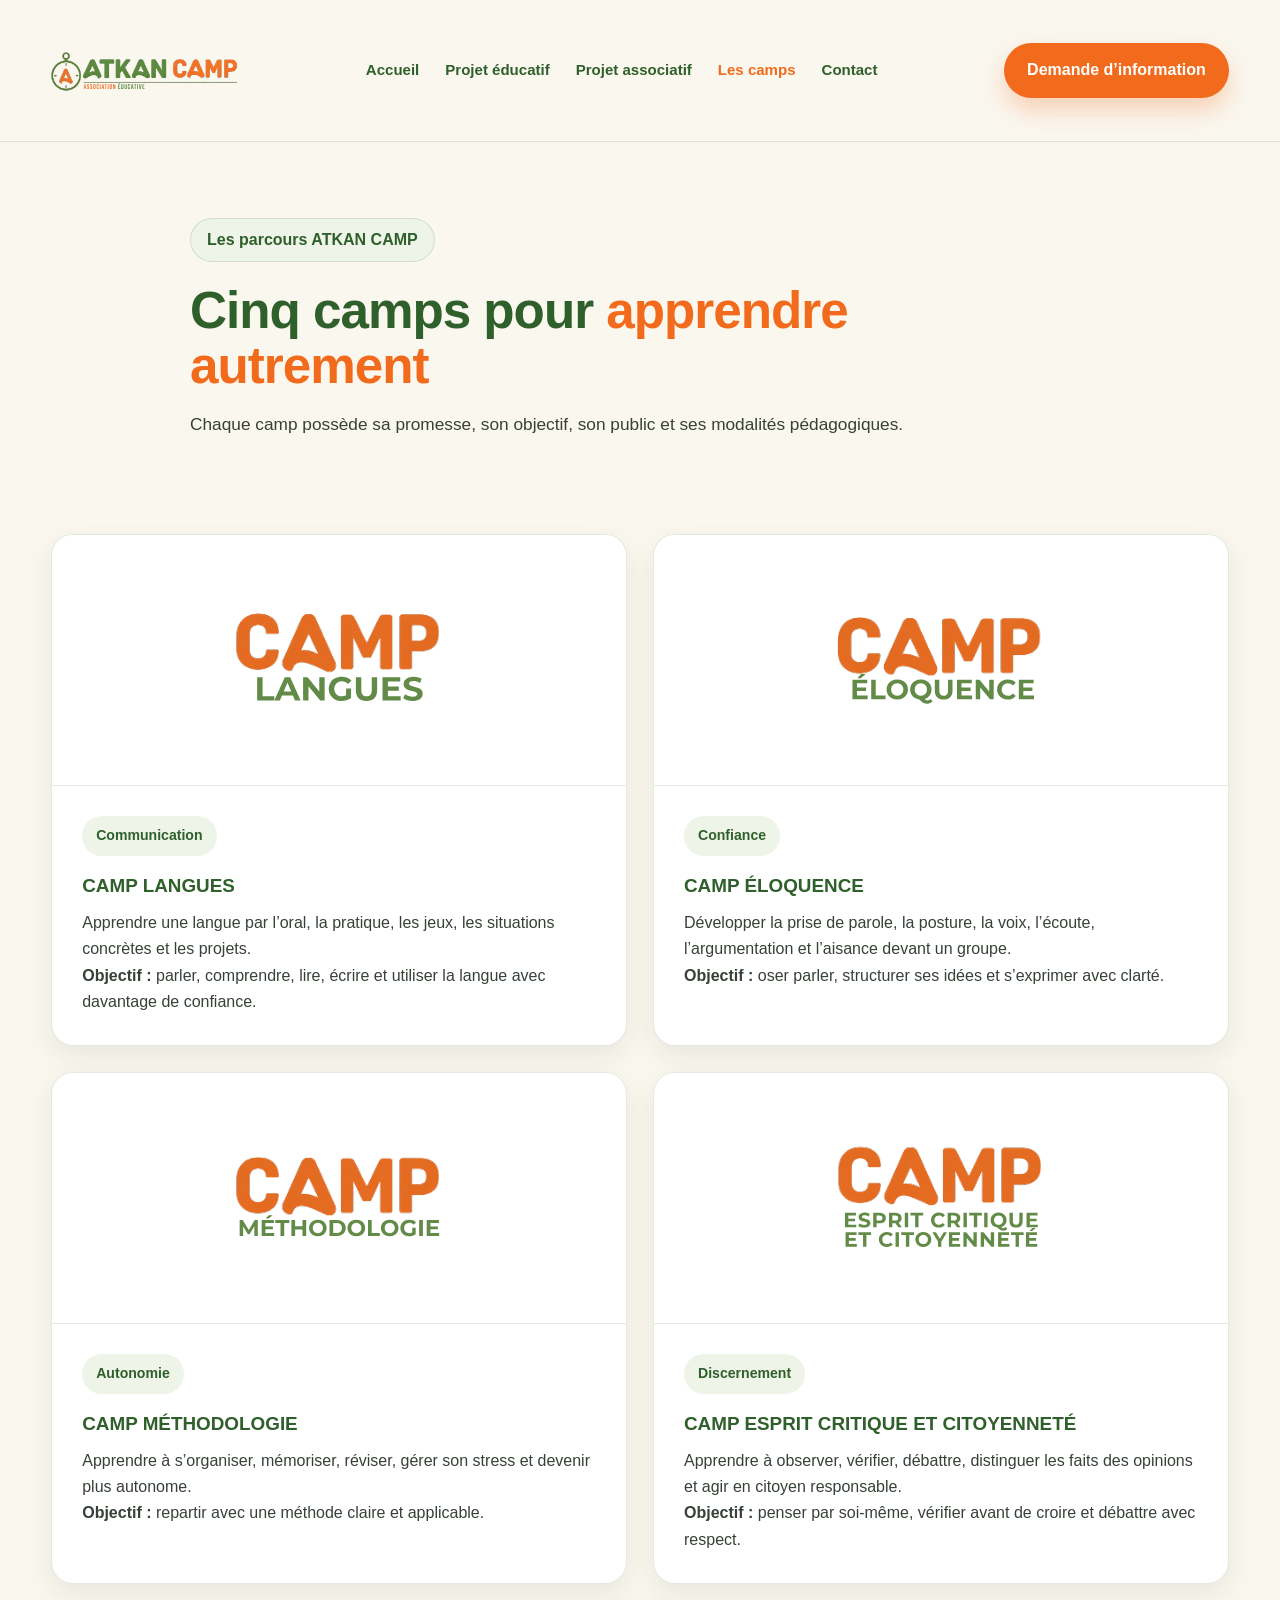
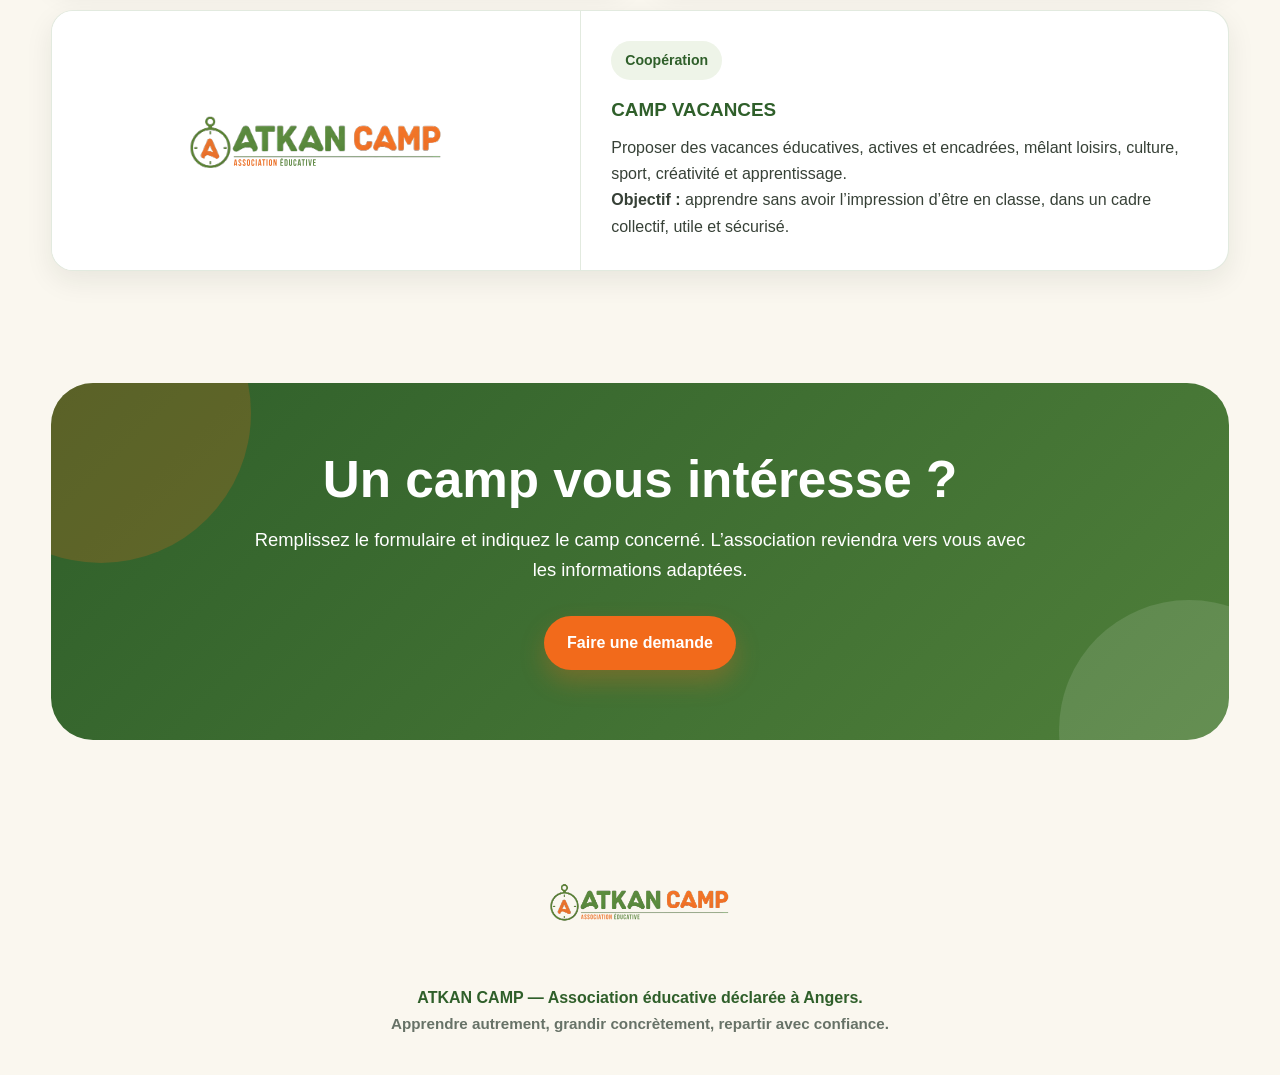
==== camps.html @ 8ed28fd3 "Add files via upload" ====
<!DOCTYPE html>
<html lang="fr">
<head>
  <meta charset="UTF-8">
  <meta name="viewport" content="width=device-width, initial-scale=1.0">
  <title>Les camps - ATKAN CAMP</title>
  <meta name="description" content="ATKAN CAMP, association éducative déclarée à Angers : camps, ateliers et projets pédagogiques pour apprendre autrement.">
  <link rel="stylesheet" href="styles.css">
</head>
<body>
<a class="skip-link" href="#contenu">Aller au contenu</a>
<header class="site-header">
  <div class="container navbar">
    <a href="index.html" class="brand" aria-label="Accueil ATKAN CAMP">
      <img src="8.svg" alt="Logo ATKAN CAMP">
    </a>

    <nav class="nav-links" aria-label="Navigation principale">
      <a href="index.html" >Accueil</a>
      <a href="projet-educatif.html" >Projet éducatif</a>
      <a href="projet-associatif.html" >Projet associatif</a>
      <a href="camps.html" aria-current="page">Les camps</a>
      <a href="contact.html" >Contact</a>
    </nav>

    <a class="btn" href="https://forms.gle/nPrbksHGQhSJZZHL8" target="_blank" rel="noopener">Demande d’information</a>
  </div>
</header>
<main id="contenu">
  <section class="page-hero">
    <div class="container page-title">
      <span class="eyebrow">Les parcours ATKAN CAMP</span>
      <h1>Cinq camps pour <span>apprendre autrement</span></h1>
      <p>Chaque camp possède sa promesse, son objectif, son public et ses modalités pédagogiques.</p>
    </div>
  </section>

  <section class="section compact">
    <div class="container camps-grid">
      <article class="camp-card">
        <div class="camp-logo"><img src="7.svg" alt="Logo Camp Langues"></div>
        <div class="camp-content">
          <span class="tag">Communication</span>
          <h3>CAMP LANGUES</h3>
          <p>Apprendre une langue par l’oral, la pratique, les jeux, les situations concrètes et les projets.</p>
          <p><b>Objectif :</b> parler, comprendre, lire, écrire et utiliser la langue avec davantage de confiance.</p>
        </div>
      </article>

      <article class="camp-card">
        <div class="camp-logo"><img src="4.svg" alt="Logo Camp Éloquence"></div>
        <div class="camp-content">
          <span class="tag">Confiance</span>
          <h3>CAMP ÉLOQUENCE</h3>
          <p>Développer la prise de parole, la posture, la voix, l’écoute, l’argumentation et l’aisance devant un groupe.</p>
          <p><b>Objectif :</b> oser parler, structurer ses idées et s’exprimer avec clarté.</p>
        </div>
      </article>

      <article class="camp-card">
        <div class="camp-logo"><img src="6.svg" alt="Logo Camp Méthodologie"></div>
        <div class="camp-content">
          <span class="tag">Autonomie</span>
          <h3>CAMP MÉTHODOLOGIE</h3>
          <p>Apprendre à s’organiser, mémoriser, réviser, gérer son stress et devenir plus autonome.</p>
          <p><b>Objectif :</b> repartir avec une méthode claire et applicable.</p>
        </div>
      </article>

      <article class="camp-card">
        <div class="camp-logo"><img src="5.svg" alt="Logo Camp Esprit critique et citoyenneté"></div>
        <div class="camp-content">
          <span class="tag">Discernement</span>
          <h3>CAMP ESPRIT CRITIQUE ET CITOYENNETÉ</h3>
          <p>Apprendre à observer, vérifier, débattre, distinguer les faits des opinions et agir en citoyen responsable.</p>
          <p><b>Objectif :</b> penser par soi-même, vérifier avant de croire et débattre avec respect.</p>
        </div>
      </article>

      <article class="camp-card wide">
        <div class="camp-logo"><img src="8.svg" alt="Logo ATKAN CAMP"></div>
        <div class="camp-content">
          <span class="tag">Coopération</span>
          <h3>CAMP VACANCES</h3>
          <p>Proposer des vacances éducatives, actives et encadrées, mêlant loisirs, culture, sport, créativité et apprentissage.</p>
          <p><b>Objectif :</b> apprendre sans avoir l’impression d’être en classe, dans un cadre collectif, utile et sécurisé.</p>
        </div>
      </article>
    </div>
  </section>

  <section class="section compact">
    <div class="container">
      <div class="cta">
        <div class="cta-content">
          <h2>Un camp vous intéresse ?</h2>
          <p>Remplissez le formulaire et indiquez le camp concerné. L’association reviendra vers vous avec les informations adaptées.</p>
          <a class="btn" href="https://forms.gle/nPrbksHGQhSJZZHL8" target="_blank" rel="noopener">Faire une demande</a>
        </div>
      </div>
    </div>
  </section>
</main>
<footer class="site-footer">
  <div class="container">
    <img src="8.svg" alt="Logo ATKAN CAMP">
    <p>ATKAN CAMP — Association éducative déclarée à Angers.</p>
    <p class="small">Apprendre autrement, grandir concrètement, repartir avec confiance.</p>
  </div>
</footer>
</body>
</html>
---- styles.css ----
/* ATKAN CAMP - site vitrine multi-pages
   Place les fichiers 8.svg, 7.svg, 4.svg, 5.svg, 6.svg dans le même dossier que les pages HTML.
*/

:root {
  --green: #4f7f3a;
  --green-dark: #2f5f2a;
  --green-deep: #183d1a;
  --orange: #f26a1b;
  --cream: #faf7ef;
  --white: #ffffff;
  --dark: #1f2a1f;
  --text: #374137;
  --muted: #677267;
  --soft: #eef4e8;
  --line: rgba(79, 127, 58, 0.16);
  --shadow: 0 18px 45px rgba(31, 42, 31, 0.12);
  --radius: 26px;
}

* {
  margin: 0;
  padding: 0;
  box-sizing: border-box;
}

html { scroll-behavior: smooth; }

body {
  font-family: Arial, Helvetica, sans-serif;
  background: var(--cream);
  color: var(--text);
  line-height: 1.65;
}

a {
  text-decoration: none;
  color: inherit;
}

img {
  max-width: 100%;
  display: block;
}

.container {
  width: min(1180px, 92%);
  margin: auto;
}

.skip-link {
  position: absolute;
  left: -999px;
  top: 12px;
  background: var(--orange);
  color: var(--white);
  padding: 10px 14px;
  border-radius: 12px;
  z-index: 9999;
}

.skip-link:focus { left: 12px; }

.site-header {
  position: sticky;
  top: 0;
  z-index: 1000;
  background: rgba(250, 247, 239, 0.95);
  backdrop-filter: blur(14px);
  border-bottom: 1px solid var(--line);
}

.navbar {
  min-height: 86px;
  display: flex;
  align-items: center;
  justify-content: space-between;
  gap: 24px;
}

.brand {
  display: inline-flex;
  align-items: center;
  gap: 14px;
  min-width: 160px;
}

.brand img {
  width: 188px;
  height: auto;
}

.nav-links {
  display: flex;
  align-items: center;
  gap: 18px;
  font-weight: 800;
  font-size: 0.94rem;
  color: var(--green-dark);
}

.nav-links a {
  padding: 8px 4px;
  transition: 0.22s ease;
}

.nav-links a:hover,
.nav-links a[aria-current="page"] {
  color: var(--orange);
}

.btn {
  display: inline-flex;
  align-items: center;
  justify-content: center;
  min-height: 48px;
  padding: 14px 23px;
  border-radius: 999px;
  font-weight: 900;
  background: var(--orange);
  color: white;
  box-shadow: 0 12px 25px rgba(242, 106, 27, 0.28);
  transition: 0.22s ease;
}

.btn:hover {
  transform: translateY(-3px);
  box-shadow: 0 16px 35px rgba(242, 106, 27, 0.35);
}

.btn.secondary {
  background: var(--green);
  box-shadow: 0 12px 25px rgba(79, 127, 58, 0.25);
}

.btn.ghost {
  background: transparent;
  color: var(--green-dark);
  border: 2px solid rgba(79, 127, 58, 0.22);
  box-shadow: none;
}

.hero {
  padding: 92px 0 74px;
  position: relative;
  overflow: hidden;
}

.hero::before,
.hero::after {
  content: "";
  position: absolute;
  border-radius: 50%;
  z-index: 0;
}

.hero::before {
  width: 460px;
  height: 460px;
  background: rgba(242, 106, 27, 0.12);
  top: -150px;
  right: -150px;
}

.hero::after {
  width: 340px;
  height: 340px;
  background: rgba(79, 127, 58, 0.15);
  bottom: -130px;
  left: -120px;
}

.hero-grid,
.split-grid {
  position: relative;
  z-index: 1;
  display: grid;
  grid-template-columns: 1.07fr 0.93fr;
  align-items: center;
  gap: 56px;
}

.eyebrow {
  display: inline-flex;
  align-items: center;
  gap: 8px;
  background: var(--soft);
  color: var(--green-dark);
  padding: 8px 16px;
  border-radius: 999px;
  font-weight: 900;
  margin-bottom: 22px;
  border: 1px solid rgba(79, 127, 58, 0.18);
}

h1 {
  font-size: clamp(2.65rem, 6vw, 5.55rem);
  line-height: 0.95;
  color: var(--green-dark);
  letter-spacing: -2px;
  margin-bottom: 26px;
}

h1 span,
h2 span,
.highlight {
  color: var(--orange);
}

.lead {
  font-size: 1.18rem;
  max-width: 760px;
  margin-bottom: 32px;
}

.hero-actions,
.actions {
  display: flex;
  flex-wrap: wrap;
  gap: 14px;
  align-items: center;
}

.hero-card,
.card {
  background: var(--white);
  border-radius: var(--radius);
  padding: 32px;
  box-shadow: var(--shadow);
  border: 1px solid var(--line);
}

.hero-card img {
  width: 100%;
  border-radius: 22px;
  background: white;
  padding: 20px;
  margin-bottom: 22px;
}

.hero-card strong {
  display: block;
  color: var(--green-dark);
  font-size: 1.2rem;
  margin-bottom: 8px;
}

.section {
  padding: 82px 0;
}

.section.compact {
  padding: 56px 0;
}

.section-title {
  max-width: 820px;
  margin-bottom: 42px;
}

.section-title.center {
  text-align: center;
  margin-left: auto;
  margin-right: auto;
}

.section-title h2,
.page-title h1 {
  font-size: clamp(2rem, 4vw, 3.35rem);
  color: var(--green-dark);
  line-height: 1.07;
  letter-spacing: -1px;
  margin-bottom: 16px;
}

.section-title p,
.page-title p {
  font-size: 1.08rem;
  color: var(--text);
}

.pill-row {
  display: flex;
  flex-wrap: wrap;
  gap: 12px;
}

.pill {
  display: inline-flex;
  align-items: center;
  border: 1px solid var(--line);
  background: white;
  border-radius: 999px;
  padding: 9px 14px;
  font-weight: 800;
  color: var(--green-dark);
}

.grid-2 {
  display: grid;
  grid-template-columns: repeat(2, 1fr);
  gap: 26px;
}

.grid-3 {
  display: grid;
  grid-template-columns: repeat(3, 1fr);
  gap: 22px;
}

.grid-4 {
  display: grid;
  grid-template-columns: repeat(4, 1fr);
  gap: 20px;
}

.value-card,
.camp-card,
.info-card {
  background: white;
  padding: 28px;
  border-radius: 22px;
  box-shadow: 0 10px 28px rgba(31, 42, 31, 0.08);
  border: 1px solid var(--line);
}

.value-card .number,
.step-number,
.check {
  width: 42px;
  height: 42px;
  border-radius: 50%;
  background: var(--orange);
  color: white;
  display: inline-flex;
  align-items: center;
  justify-content: center;
  font-weight: 900;
  margin-bottom: 16px;
  flex: 0 0 auto;
}

.value-card h3,
.camp-card h3,
.info-card h3,
.card h3 {
  color: var(--green-dark);
  margin-bottom: 9px;
  font-size: 1.18rem;
}

.method-band {
  background: var(--green-dark);
  color: white;
  border-radius: 42px;
  padding: 56px;
  display: grid;
  grid-template-columns: 1fr 1fr 1fr;
  gap: 24px;
}

.method-card {
  background: rgba(255, 255, 255, 0.1);
  padding: 30px;
  border-radius: 24px;
  border: 1px solid rgba(255, 255, 255, 0.18);
}

.method-card h3 {
  color: var(--orange);
  font-size: 1.45rem;
  margin-bottom: 10px;
}

.location-band {
  background: white;
  border-radius: 42px;
  box-shadow: var(--shadow);
  border: 1px solid var(--line);
  overflow: hidden;
  display: grid;
  grid-template-columns: 0.9fr 1.1fr;
  align-items: stretch;
}

.location-panel {
  padding: 46px;
  background: linear-gradient(135deg, var(--green-dark), var(--green));
  color: white;
}

.location-panel h2 {
  font-size: clamp(2rem, 4vw, 3.2rem);
  line-height: 1.05;
  margin-bottom: 16px;
}

.location-content {
  padding: 46px;
}

.timeline {
  display: grid;
  gap: 14px;
  margin-top: 20px;
}

.timeline-item {
  display: grid;
  grid-template-columns: 110px 1fr;
  gap: 16px;
  align-items: start;
  padding: 16px;
  border-radius: 18px;
  background: var(--soft);
  border: 1px solid rgba(79,127,58,0.12);
}

.timeline-item strong {
  color: var(--green-dark);
}

.camps-grid {
  display: grid;
  grid-template-columns: repeat(2, 1fr);
  gap: 26px;
}

.camp-card {
  padding: 0;
  overflow: hidden;
  transition: 0.25s ease;
}

.camp-card:hover { transform: translateY(-6px); }

.camp-logo {
  background: white;
  min-height: 235px;
  display: flex;
  align-items: center;
  justify-content: center;
  padding: 30px;
  border-bottom: 1px solid var(--line);
}

.camp-logo img {
  max-height: 190px;
  object-fit: contain;
}

.camp-content {
  padding: 30px;
}

.tag {
  display: inline-block;
  padding: 8px 14px;
  background: var(--soft);
  color: var(--green-dark);
  border-radius: 999px;
  font-weight: 900;
  font-size: 0.88rem;
  margin-bottom: 14px;
}

.wide {
  grid-column: span 2;
  display: grid;
  grid-template-columns: 0.9fr 1.1fr;
  align-items: center;
}

.wide .camp-logo {
  height: 100%;
  border-bottom: none;
  border-right: 1px solid var(--line);
}

.info-list {
  display: grid;
  gap: 14px;
}

.info-item {
  display: flex;
  gap: 14px;
  align-items: flex-start;
  font-weight: 750;
}

.info-item .check {
  width: 28px;
  height: 28px;
  min-width: 28px;
  margin: 0;
}

.page-hero {
  padding: 76px 0 40px;
}

.page-title {
  max-width: 900px;
}

.doc-layout {
  display: grid;
  grid-template-columns: 280px 1fr;
  gap: 32px;
  align-items: start;
}

.side-nav {
  position: sticky;
  top: 112px;
  background: white;
  border: 1px solid var(--line);
  border-radius: 24px;
  padding: 18px;
  box-shadow: 0 10px 28px rgba(31, 42, 31, 0.08);
}

.side-nav a {
  display: block;
  padding: 10px 12px;
  border-radius: 14px;
  color: var(--green-dark);
  font-weight: 800;
}

.side-nav a:hover {
  background: var(--soft);
  color: var(--orange);
}

.doc-content {
  display: grid;
  gap: 22px;
}

.doc-section {
  background: white;
  border: 1px solid var(--line);
  border-radius: 28px;
  padding: 32px;
  box-shadow: 0 10px 28px rgba(31, 42, 31, 0.06);
}

.doc-section h2 {
  color: var(--green-dark);
  margin-bottom: 12px;
  font-size: 1.65rem;
}

.doc-section ul {
  padding-left: 20px;
  margin-top: 12px;
}

.doc-section li {
  margin-bottom: 8px;
}

.quote {
  border-left: 5px solid var(--orange);
  padding: 16px 18px;
  background: var(--soft);
  border-radius: 0 18px 18px 0;
  font-weight: 800;
  color: var(--green-dark);
  margin-top: 16px;
}

.cta {
  background: linear-gradient(135deg, var(--green-dark), var(--green));
  color: white;
  border-radius: 42px;
  padding: 70px 50px;
  text-align: center;
  position: relative;
  overflow: hidden;
}

.cta::before,
.cta::after {
  content: "";
  position: absolute;
  border-radius: 50%;
}

.cta::before {
  width: 300px;
  height: 300px;
  background: rgba(242, 106, 27, 0.22);
  top: -120px;
  left: -100px;
}

.cta::after {
  width: 260px;
  height: 260px;
  background: rgba(255, 255, 255, 0.12);
  bottom: -120px;
  right: -90px;
}

.cta-content {
  position: relative;
  z-index: 1;
  max-width: 780px;
  margin: auto;
}

.cta h2 {
  font-size: clamp(2rem, 4vw, 3.5rem);
  line-height: 1.05;
  margin-bottom: 18px;
}

.cta p {
  font-size: 1.15rem;
  margin-bottom: 30px;
}

.site-footer {
  padding: 38px 0;
  text-align: center;
  color: var(--green-dark);
  font-weight: 800;
}

.site-footer img {
  width: 180px;
  margin: 0 auto 16px;
}

.small {
  font-size: 0.95rem;
  color: var(--muted);
}

@media (max-width: 1060px) {
  .nav-links { display: none; }
  .hero-grid,
  .split-grid,
  .location-band,
  .doc-layout,
  .wide {
    grid-template-columns: 1fr;
  }
  .side-nav { position: static; }
  .grid-4 { grid-template-columns: repeat(2, 1fr); }
  .grid-3 { grid-template-columns: 1fr; }
  .method-band { grid-template-columns: 1fr; padding: 34px; }
  .camps-grid { grid-template-columns: 1fr; }
  .wide { grid-column: span 1; }
  .wide .camp-logo {
    border-right: none;
    border-bottom: 1px solid var(--line);
  }
}

@media (max-width: 680px) {
  .brand img { width: 160px; }
  .navbar { min-height: 76px; }
  .navbar > .btn { display: none; }
  .hero { padding-top: 54px; }
  .hero-card,
  .card,
  .doc-section {
    padding: 24px;
  }
  .grid-2,
  .grid-4 {
    grid-template-columns: 1fr;
  }
  .location-panel,
  .location-content,
  .cta {
    padding: 34px 24px;
    border-radius: 28px;
  }
  .timeline-item {
    grid-template-columns: 1fr;
  }
  .camp-logo {
    min-height: 210px;
  }
}
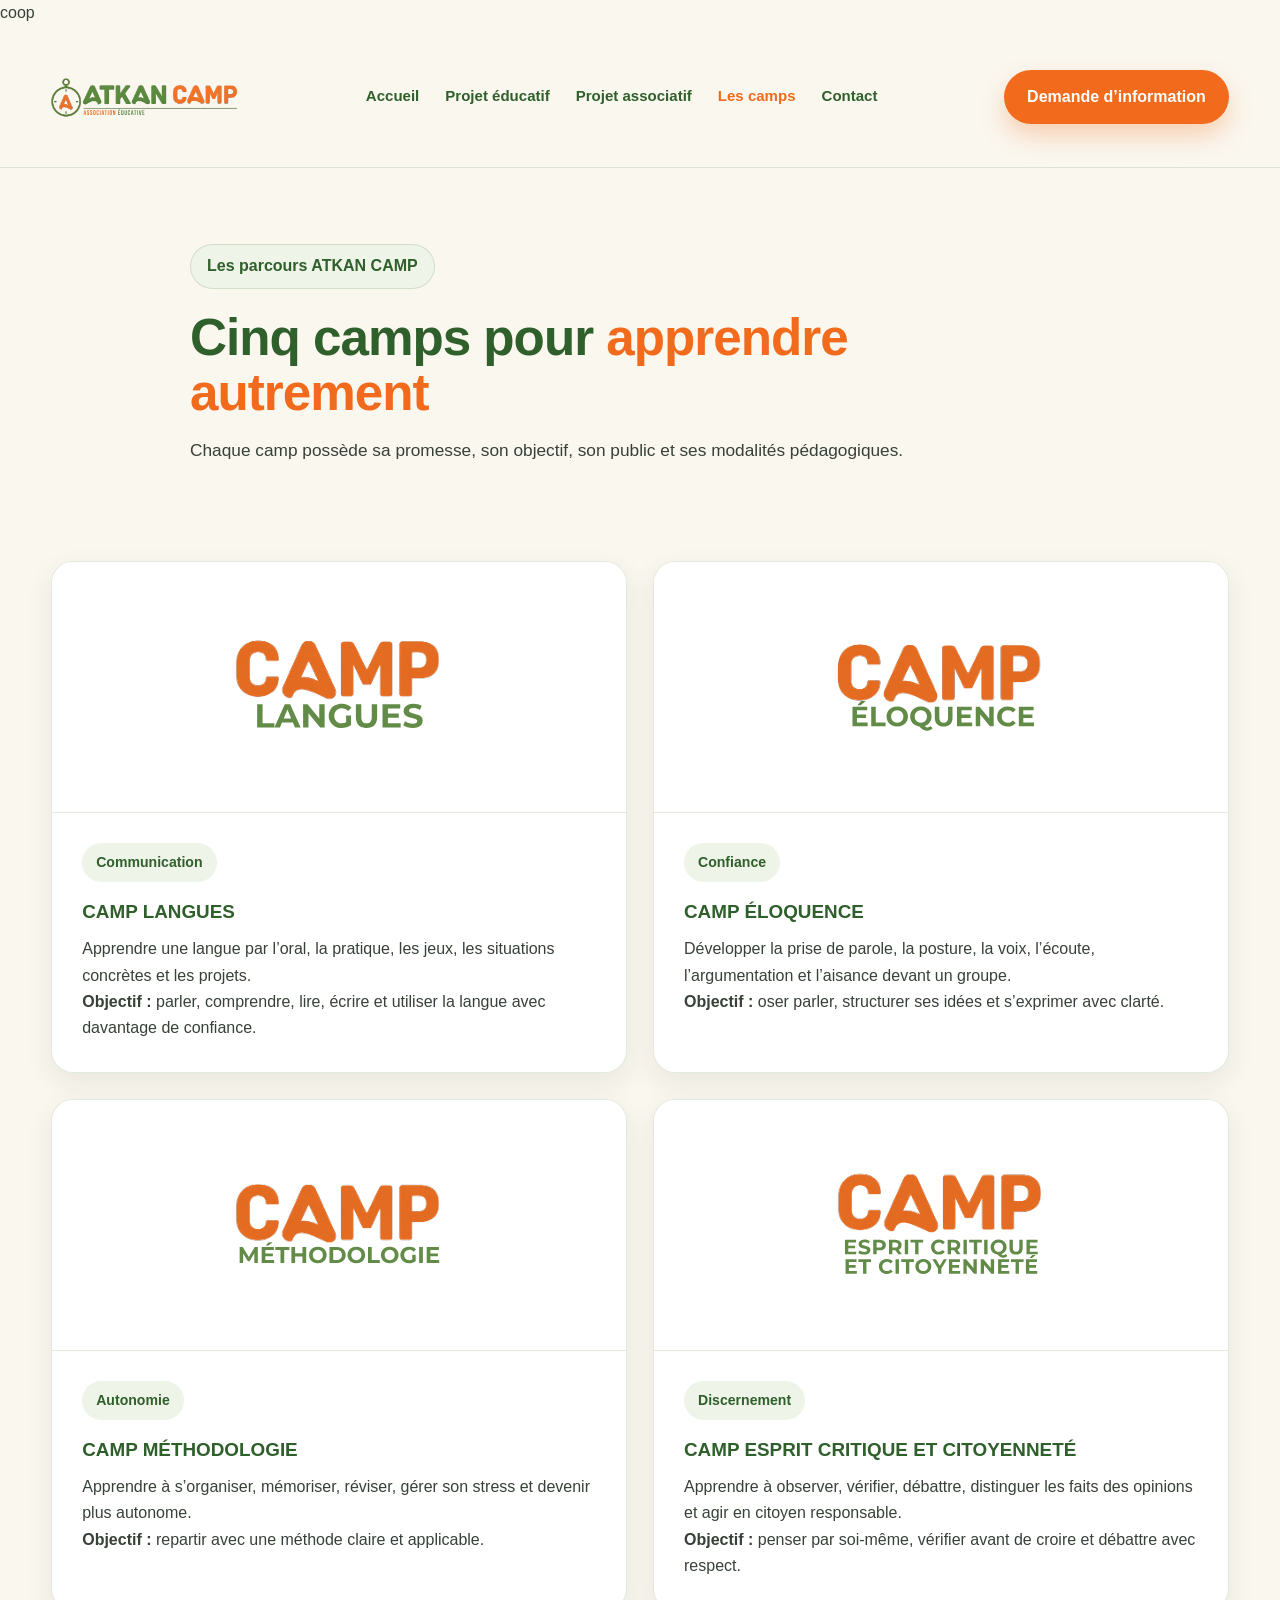
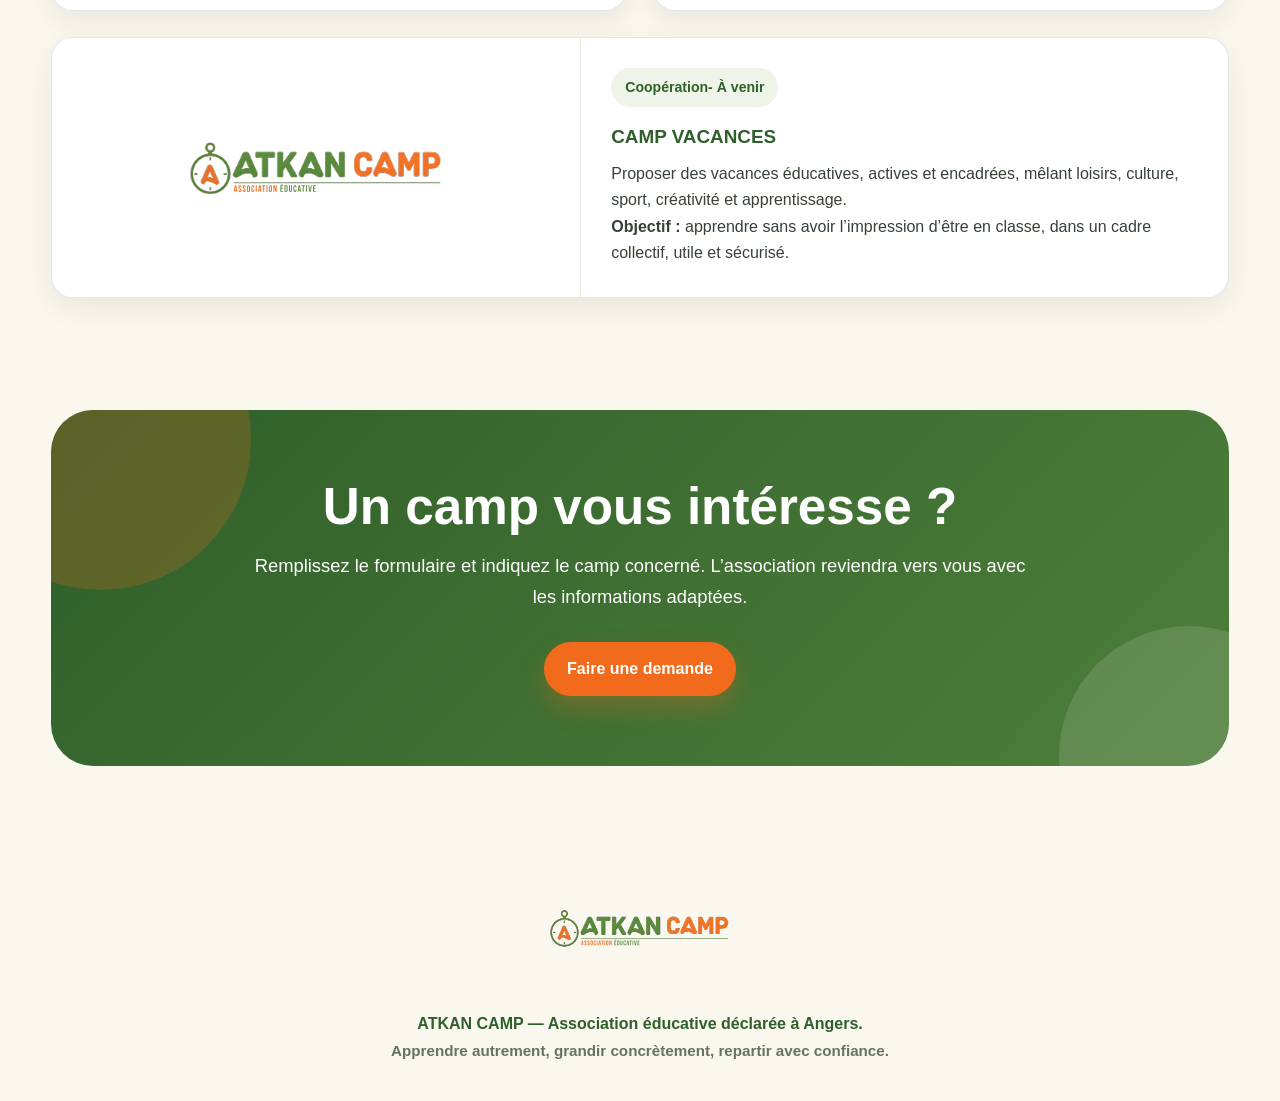
==== commit 39050b55: "Update camps.html" ====
--- a/camps.html
+++ b/camps.html
@@ -9,7 +9,7 @@
 </head>
 <body>
 <a class="skip-link" href="#contenu">Aller au contenu</a>
-<header class="site-header">
+<header class="site-header">coop
   <div class="container navbar">
     <a href="index.html" class="brand" aria-label="Accueil ATKAN CAMP">
       <img src="8.svg" alt="Logo ATKAN CAMP">
@@ -80,7 +80,7 @@
       <article class="camp-card wide">
         <div class="camp-logo"><img src="8.svg" alt="Logo ATKAN CAMP"></div>
         <div class="camp-content">
-          <span class="tag">Coopération</span>
+          <span class="tag">Coopération- À venir</span>
           <h3>CAMP VACANCES</h3>
           <p>Proposer des vacances éducatives, actives et encadrées, mêlant loisirs, culture, sport, créativité et apprentissage.</p>
           <p><b>Objectif :</b> apprendre sans avoir l’impression d’être en classe, dans un cadre collectif, utile et sécurisé.</p>
@@ -109,4 +109,4 @@
   </div>
 </footer>
 </body>
-</html>+</html>
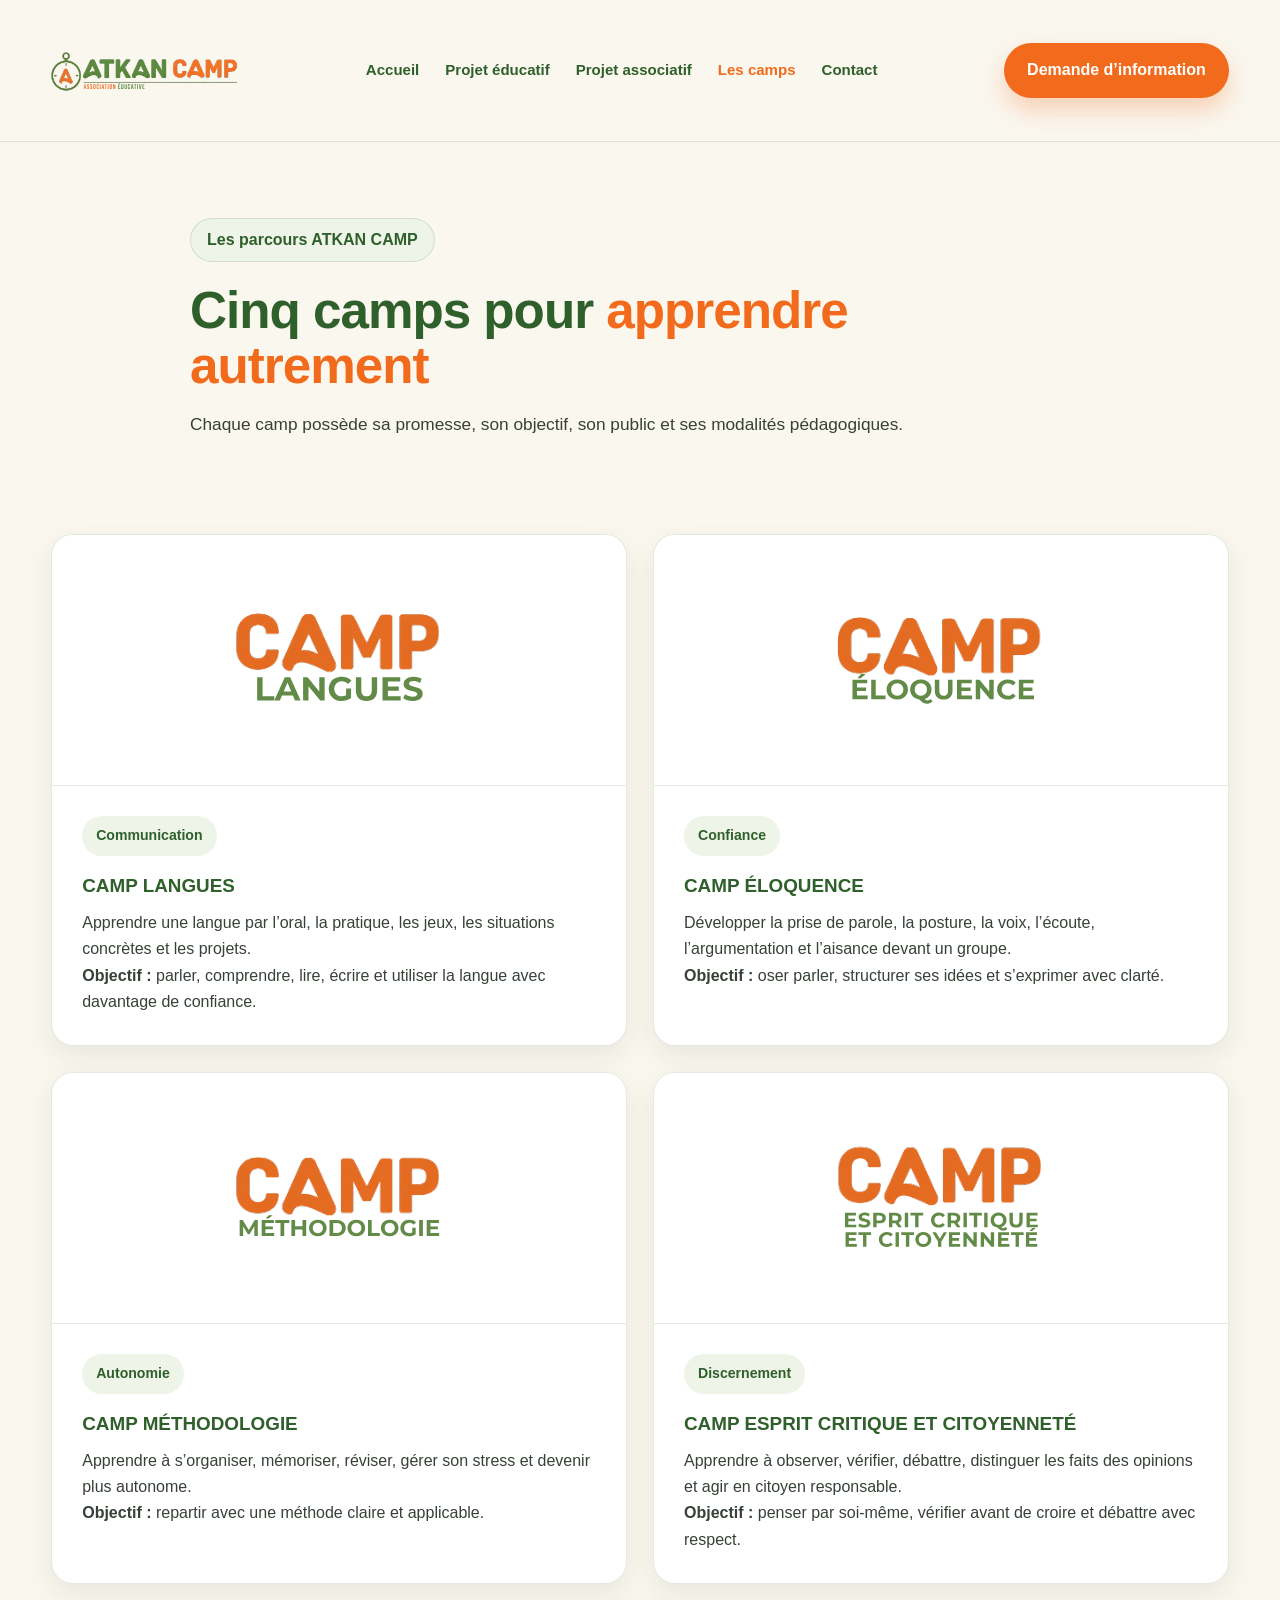
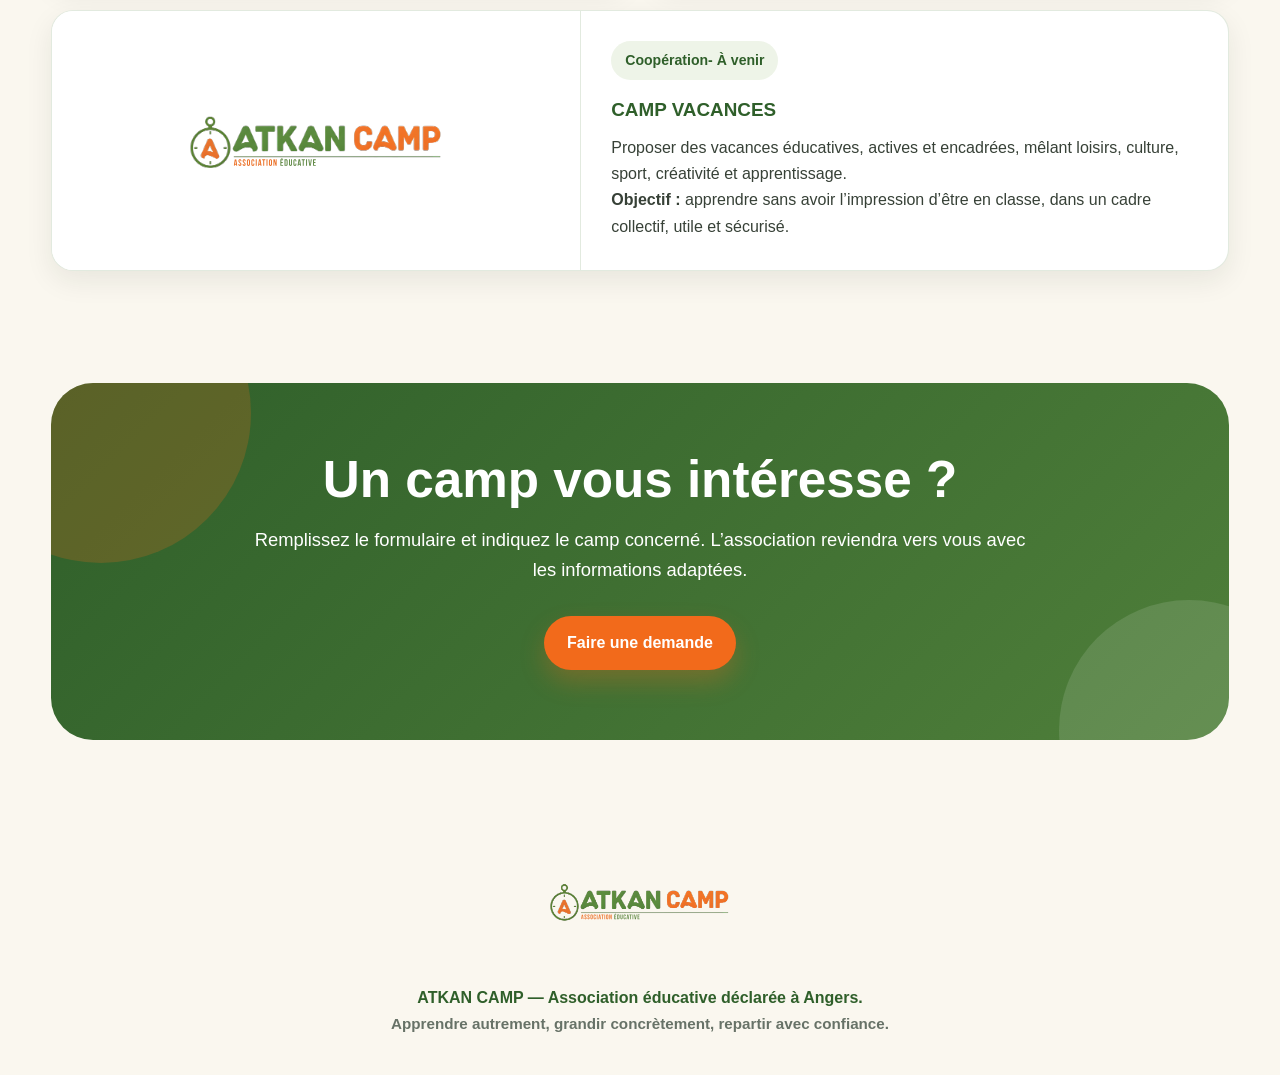
==== commit 54a78efe: "Update camps.html" ====
--- a/camps.html
+++ b/camps.html
@@ -9,7 +9,7 @@
 </head>
 <body>
 <a class="skip-link" href="#contenu">Aller au contenu</a>
-<header class="site-header">coop
+<header class="site-header">
   <div class="container navbar">
     <a href="index.html" class="brand" aria-label="Accueil ATKAN CAMP">
       <img src="8.svg" alt="Logo ATKAN CAMP">
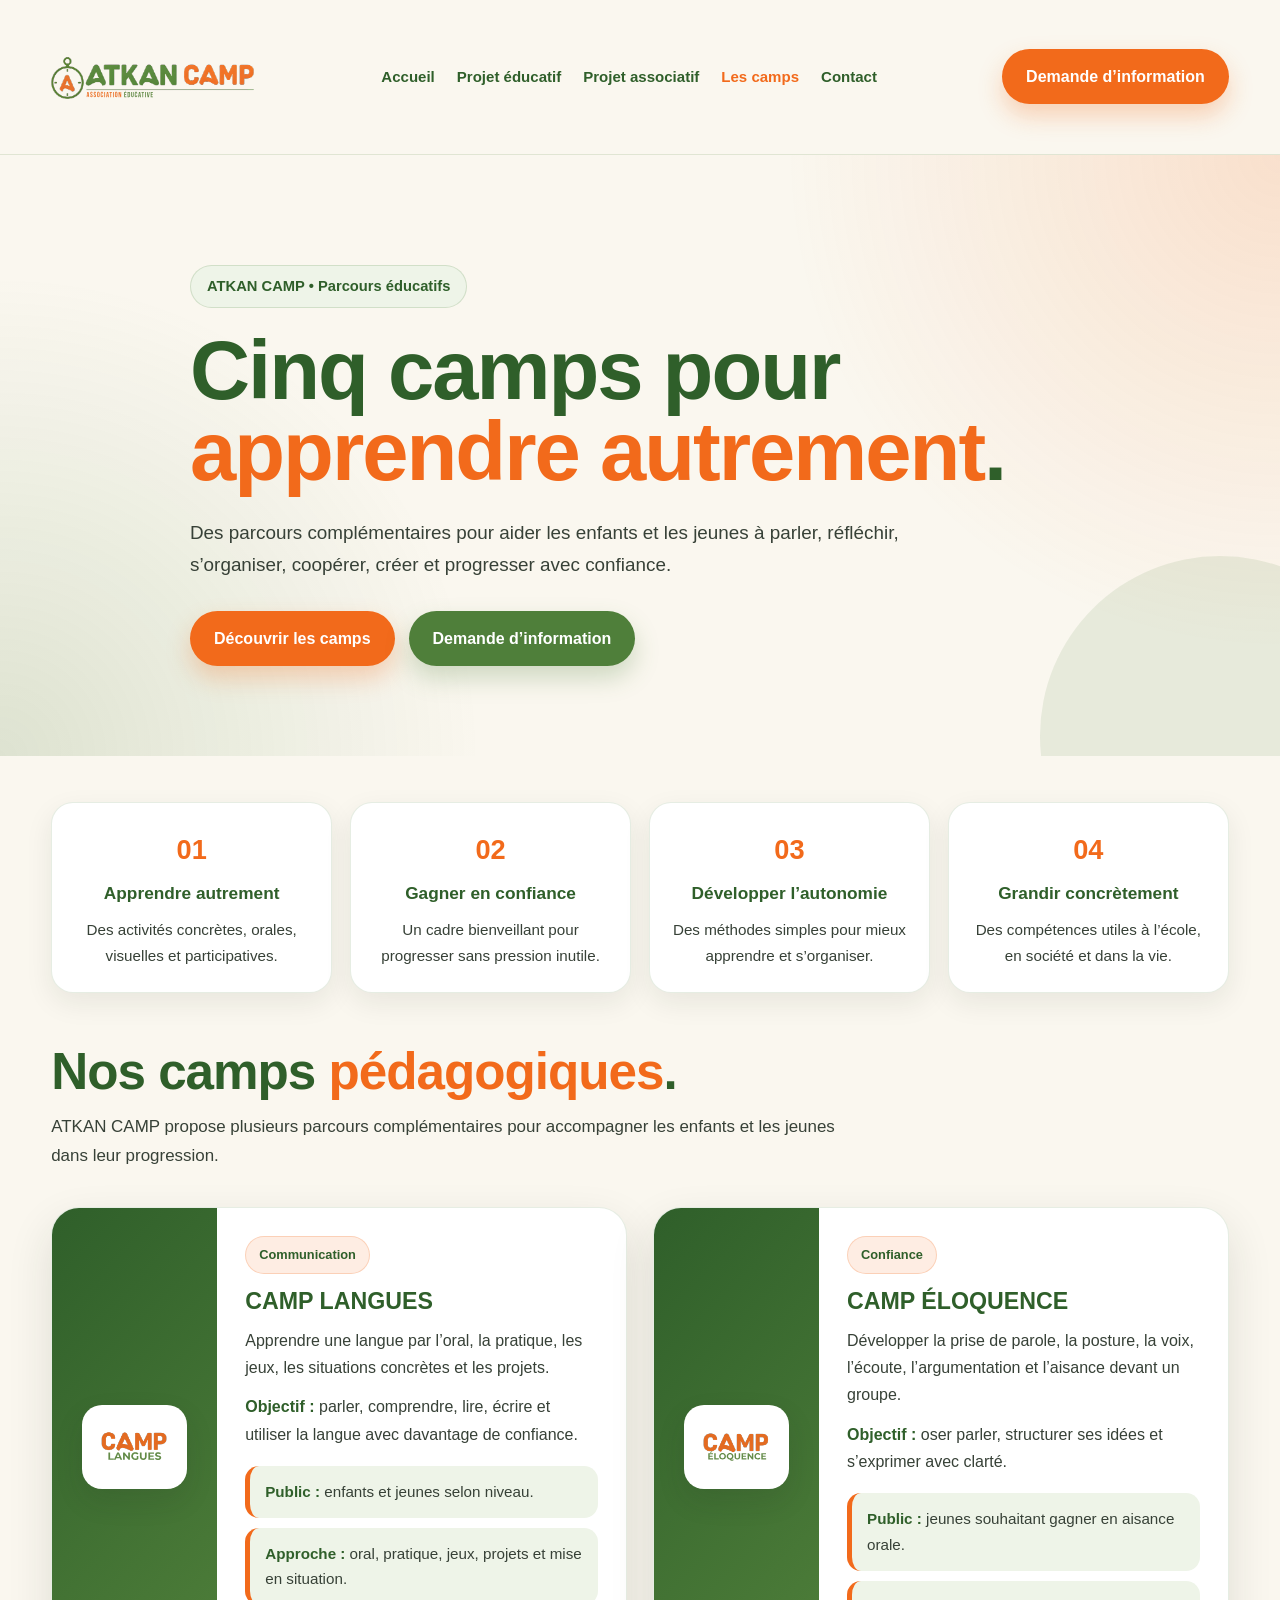
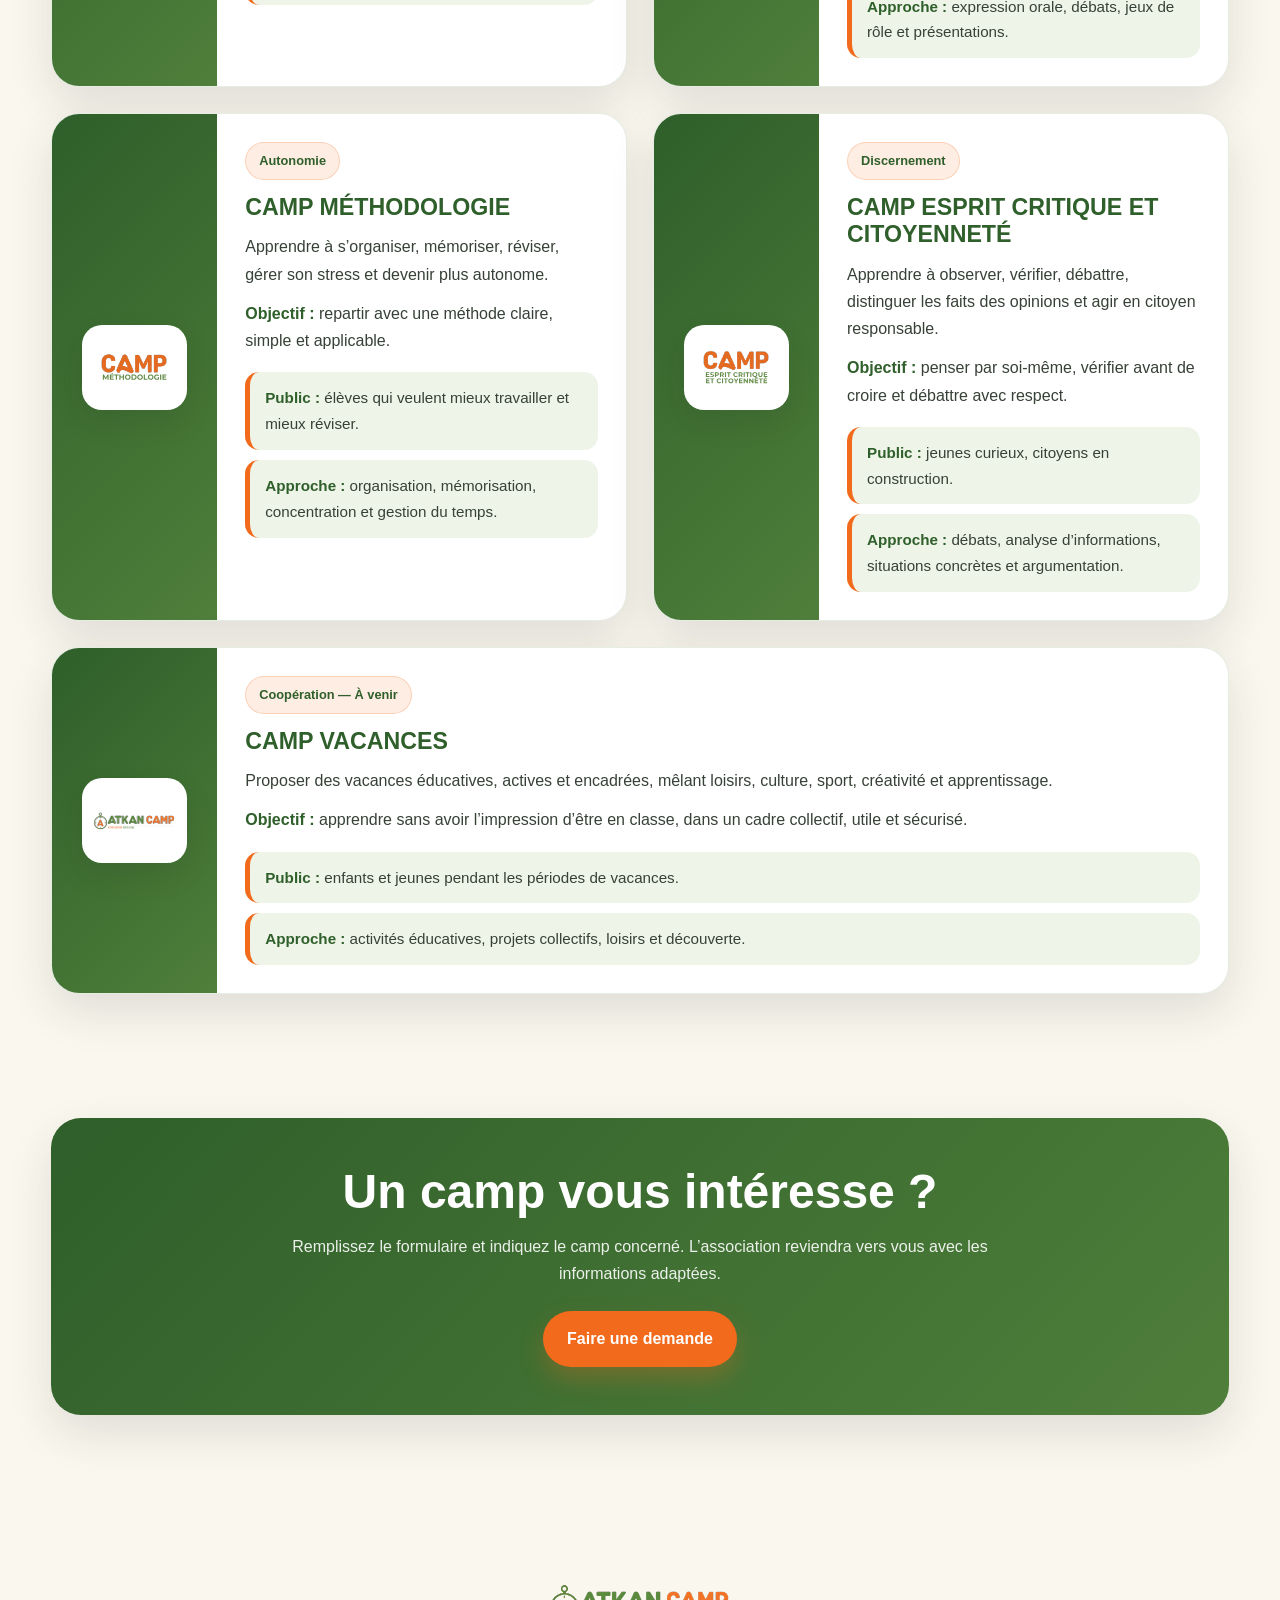
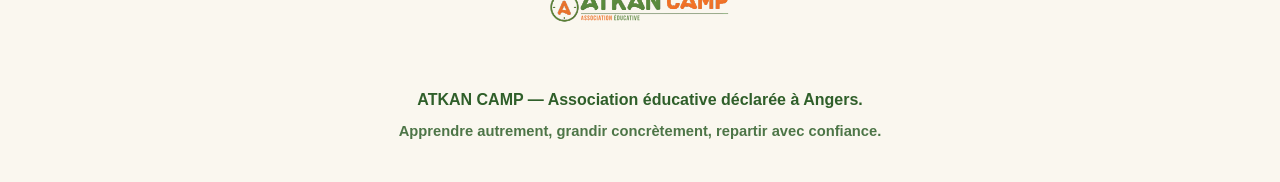
==== commit da2b08cc: "Update camps.html" ====
--- a/camps.html
+++ b/camps.html
@@ -1,91 +1,983 @@
 <!DOCTYPE html>
 <html lang="fr">
 <head>
-  <meta charset="UTF-8">
-  <meta name="viewport" content="width=device-width, initial-scale=1.0">
+  <meta charset="UTF-8" />
+  <meta name="viewport" content="width=device-width, initial-scale=1.0" />
+  <meta name="theme-color" content="#4f7f3a">
+
   <title>Les camps - ATKAN CAMP</title>
-  <meta name="description" content="ATKAN CAMP, association éducative déclarée à Angers : camps, ateliers et projets pédagogiques pour apprendre autrement.">
-  <link rel="stylesheet" href="styles.css">
+  <meta name="description" content="Découvrez les camps éducatifs d’ATKAN CAMP à Angers : langues, éloquence, méthodologie, esprit critique, citoyenneté et vacances éducatives.">
+
+  <style>
+    :root {
+      --green: #4f7f3a;
+      --green-dark: #2f5f2a;
+      --orange: #f26a1b;
+      --cream: #faf7ef;
+      --white: #ffffff;
+      --text: #374137;
+      --soft: #eef4e8;
+      --shadow: 0 18px 45px rgba(31, 42, 31, 0.12);
+      --shadow-soft: 0 10px 28px rgba(31, 42, 31, 0.08);
+      --radius: 28px;
+      --max-width: 1180px;
+    }
+
+    * {
+      box-sizing: border-box;
+      margin: 0;
+      padding: 0;
+    }
+
+    html {
+      scroll-behavior: smooth;
+    }
+
+    body {
+      font-family: Arial, Helvetica, sans-serif;
+      background: var(--cream);
+      color: var(--text);
+      line-height: 1.7;
+      overflow-x: hidden;
+    }
+
+    body.menu-open {
+      overflow: hidden;
+    }
+
+    img {
+      max-width: 100%;
+      display: block;
+    }
+
+    a {
+      text-decoration: none;
+      color: inherit;
+    }
+
+    button {
+      font-family: inherit;
+    }
+
+    .container {
+      width: min(92%, var(--max-width));
+      margin: auto;
+    }
+
+    .skip-link {
+      position: absolute;
+      top: 10px;
+      left: -999px;
+      background: var(--orange);
+      color: var(--white);
+      padding: 10px 16px;
+      border-radius: 10px;
+      font-weight: 800;
+      z-index: 9999;
+    }
+
+    .skip-link:focus {
+      left: 10px;
+    }
+
+    .site-header {
+      background: rgba(250, 247, 239, 0.96);
+      border-bottom: 1px solid rgba(79, 127, 58, 0.15);
+      position: sticky;
+      top: 0;
+      z-index: 1000;
+      backdrop-filter: blur(14px);
+    }
+
+    .navbar {
+      min-height: 86px;
+      display: flex;
+      align-items: center;
+      justify-content: space-between;
+      gap: 24px;
+      position: relative;
+    }
+
+    .brand {
+      flex-shrink: 0;
+      z-index: 1002;
+    }
+
+    .brand img {
+      width: 205px;
+      height: auto;
+    }
+
+    .nav-links {
+      display: flex;
+      align-items: center;
+      gap: 22px;
+      font-size: 0.94rem;
+      font-weight: 800;
+      color: var(--green-dark);
+    }
+
+    .nav-links a {
+      transition: 0.25s ease;
+    }
+
+    .nav-links a:hover,
+    .nav-links a[aria-current="page"] {
+      color: var(--orange);
+    }
+
+    .mobile-info-link {
+      display: none;
+    }
+
+    .btn {
+      display: inline-flex;
+      align-items: center;
+      justify-content: center;
+      min-height: 48px;
+      padding: 14px 24px;
+      border-radius: 999px;
+      background: var(--orange);
+      color: var(--white);
+      font-weight: 900;
+      text-align: center;
+      box-shadow: 0 12px 25px rgba(242, 106, 27, 0.28);
+      border: none;
+      cursor: pointer;
+      transition: 0.25s ease;
+    }
+
+    .btn:hover {
+      transform: translateY(-2px);
+      box-shadow: 0 16px 35px rgba(242, 106, 27, 0.35);
+    }
+
+    .btn.secondary {
+      background: var(--green);
+      box-shadow: 0 12px 25px rgba(79, 127, 58, 0.25);
+    }
+
+    .menu-toggle {
+      display: none;
+      width: 46px;
+      height: 46px;
+      border: 1px solid rgba(79, 127, 58, 0.18);
+      background: var(--white);
+      border-radius: 14px;
+      cursor: pointer;
+      align-items: center;
+      justify-content: center;
+      flex-direction: column;
+      gap: 5px;
+      box-shadow: var(--shadow-soft);
+      z-index: 1002;
+    }
+
+    .menu-toggle span {
+      width: 22px;
+      height: 3px;
+      background: var(--green-dark);
+      border-radius: 999px;
+      transition: 0.25s ease;
+    }
+
+    .menu-toggle.is-active span:nth-child(1) {
+      transform: translateY(8px) rotate(45deg);
+    }
+
+    .menu-toggle.is-active span:nth-child(2) {
+      opacity: 0;
+    }
+
+    .menu-toggle.is-active span:nth-child(3) {
+      transform: translateY(-8px) rotate(-45deg);
+    }
+
+    .page-hero {
+      position: relative;
+      overflow: hidden;
+      padding: clamp(60px, 9vw, 110px) 0 clamp(56px, 8vw, 90px);
+      background:
+        radial-gradient(circle at top right, rgba(242, 106, 27, 0.16), transparent 35%),
+        radial-gradient(circle at bottom left, rgba(79, 127, 58, 0.17), transparent 34%),
+        var(--cream);
+      text-align: left;
+    }
+
+    .page-hero::after {
+      content: "";
+      position: absolute;
+      width: 360px;
+      height: 360px;
+      border-radius: 50%;
+      background: rgba(79, 127, 58, 0.11);
+      right: -120px;
+      bottom: -160px;
+    }
+
+    .page-title {
+      position: relative;
+      z-index: 1;
+      max-width: 900px;
+    }
+
+    .eyebrow {
+      display: inline-flex;
+      align-items: center;
+      background: var(--soft);
+      color: var(--green-dark);
+      padding: 8px 16px;
+      border-radius: 999px;
+      font-weight: 900;
+      margin-bottom: 22px;
+      border: 1px solid rgba(79, 127, 58, 0.18);
+      font-size: 0.92rem;
+    }
+
+    h1 {
+      font-size: clamp(2.5rem, 7vw, 5.2rem);
+      line-height: 0.98;
+      color: var(--green-dark);
+      letter-spacing: -2px;
+      margin-bottom: 24px;
+    }
+
+    h1 span,
+    h2 span {
+      color: var(--orange);
+    }
+
+    .page-title p {
+      max-width: 760px;
+      font-size: clamp(1.05rem, 2vw, 1.18rem);
+      margin-bottom: 30px;
+    }
+
+    .hero-actions {
+      display: flex;
+      flex-wrap: wrap;
+      gap: 14px;
+      align-items: center;
+    }
+
+    .rubriques {
+      padding: 46px 0 10px;
+    }
+
+    .rubriques-grid {
+      display: grid;
+      grid-template-columns: repeat(4, 1fr);
+      gap: 18px;
+    }
+
+    .rubrique-card {
+      background: var(--white);
+      border: 1px solid rgba(79, 127, 58, 0.14);
+      border-radius: 22px;
+      padding: 24px 20px;
+      box-shadow: var(--shadow-soft);
+      text-align: center;
+      transition: 0.25s ease;
+    }
+
+    .rubrique-card:hover {
+      transform: translateY(-4px);
+      box-shadow: var(--shadow);
+    }
+
+    .rubrique-card span {
+      display: block;
+      color: var(--orange);
+      font-weight: 900;
+      font-size: 1.7rem;
+      margin-bottom: 6px;
+    }
+
+    .rubrique-card h2 {
+      color: var(--green-dark);
+      font-size: 1.08rem;
+      margin-bottom: 8px;
+    }
+
+    .rubrique-card p {
+      font-size: 0.95rem;
+    }
+
+    .section {
+      padding: clamp(54px, 7vw, 82px) 0;
+    }
+
+    .compact {
+      padding-top: 42px;
+    }
+
+    .section-title {
+      max-width: 820px;
+      margin-bottom: 36px;
+    }
+
+    .section-title h2 {
+      color: var(--green-dark);
+      font-size: clamp(2rem, 5vw, 3.2rem);
+      line-height: 1.05;
+      margin-bottom: 14px;
+      letter-spacing: -1px;
+    }
+
+    .section-title p {
+      font-size: 1.06rem;
+    }
+
+    .camps-grid {
+      display: grid;
+      grid-template-columns: repeat(2, 1fr);
+      gap: 26px;
+    }
+
+    .camp-card {
+      background: var(--white);
+      border-radius: var(--radius);
+      border: 1px solid rgba(79, 127, 58, 0.14);
+      box-shadow: var(--shadow);
+      overflow: hidden;
+      display: grid;
+      grid-template-columns: 165px 1fr;
+      transition: 0.25s ease;
+    }
+
+    .camp-card:hover {
+      transform: translateY(-5px);
+    }
+
+    .camp-card.wide {
+      grid-column: span 2;
+    }
+
+    .camp-logo {
+      background: linear-gradient(135deg, var(--green-dark), var(--green));
+      display: flex;
+      align-items: center;
+      justify-content: center;
+      padding: 24px;
+    }
+
+    .camp-logo img {
+      width: 105px;
+      height: auto;
+      background: var(--white);
+      border-radius: 20px;
+      padding: 12px;
+      box-shadow: 0 12px 28px rgba(31, 42, 31, 0.12);
+    }
+
+    .camp-content {
+      padding: 28px;
+    }
+
+    .tag {
+      display: inline-flex;
+      background: rgba(242, 106, 27, 0.12);
+      color: var(--green-dark);
+      border: 1px solid rgba(242, 106, 27, 0.22);
+      padding: 7px 13px;
+      border-radius: 999px;
+      font-size: 0.8rem;
+      font-weight: 900;
+      margin-bottom: 14px;
+    }
+
+    .camp-content h3 {
+      color: var(--green-dark);
+      font-size: 1.45rem;
+      margin-bottom: 12px;
+      line-height: 1.18;
+    }
+
+    .camp-content p {
+      margin-bottom: 12px;
+      font-size: 1rem;
+    }
+
+    .camp-content b {
+      color: var(--green-dark);
+    }
+
+    .camp-details {
+      margin-top: 18px;
+      display: grid;
+      gap: 10px;
+    }
+
+    .detail-item {
+      background: var(--soft);
+      border-left: 5px solid var(--orange);
+      padding: 13px 15px;
+      border-radius: 14px;
+      font-size: 0.95rem;
+    }
+
+    .detail-item strong {
+      color: var(--green-dark);
+    }
+
+    .cta {
+      background: linear-gradient(135deg, var(--green-dark), var(--green));
+      color: var(--white);
+      border-radius: 30px;
+      padding: clamp(30px, 5vw, 48px);
+      box-shadow: var(--shadow);
+      text-align: center;
+    }
+
+    .cta h2 {
+      font-size: clamp(1.8rem, 4vw, 3rem);
+      margin-bottom: 14px;
+      line-height: 1.1;
+    }
+
+    .cta p {
+      max-width: 720px;
+      margin: 0 auto 24px;
+      color: rgba(255, 255, 255, 0.9);
+    }
+
+    .site-footer {
+      padding: 38px 0;
+      text-align: center;
+      color: var(--green-dark);
+      font-weight: 800;
+    }
+
+    .site-footer img {
+      width: 180px;
+      margin: 0 auto 16px;
+    }
+
+    .site-footer .small {
+      font-size: 0.92rem;
+      opacity: 0.85;
+      margin-top: 6px;
+    }
+
+    @media (max-width: 1060px) {
+      .nav-links {
+        gap: 14px;
+        font-size: 0.88rem;
+      }
+
+      .brand img {
+        width: 180px;
+      }
+
+      .rubriques-grid {
+        grid-template-columns: repeat(2, 1fr);
+      }
+    }
+
+    @media (max-width: 920px) {
+      .container {
+        width: min(100% - 32px, var(--max-width));
+      }
+
+      .navbar {
+        min-height: 76px;
+      }
+
+      .brand img {
+        width: 160px;
+      }
+
+      .navbar > .btn {
+        display: none;
+      }
+
+      .menu-toggle {
+        display: flex;
+      }
+
+      .nav-links {
+        position: fixed;
+        top: 76px;
+        left: 16px;
+        right: 16px;
+        display: grid;
+        grid-template-columns: 1fr;
+        gap: 10px;
+        padding: 18px;
+        background: rgba(255, 255, 255, 0.98);
+        border: 1px solid rgba(79, 127, 58, 0.16);
+        border-radius: 24px;
+        box-shadow: var(--shadow);
+        transform: translateY(-18px);
+        opacity: 0;
+        visibility: hidden;
+        pointer-events: none;
+        transition: 0.25s ease;
+        z-index: 1001;
+      }
+
+      .nav-links.is-open {
+        transform: translateY(0);
+        opacity: 1;
+        visibility: visible;
+        pointer-events: auto;
+      }
+
+      .nav-links a {
+        display: block;
+        padding: 14px 16px;
+        background: var(--soft);
+        border-radius: 14px;
+        color: var(--green-dark);
+        font-weight: 900;
+      }
+
+      .nav-links a:hover,
+      .nav-links a[aria-current="page"] {
+        background: rgba(242, 106, 27, 0.12);
+        color: var(--orange);
+      }
+
+      .mobile-info-link {
+        display: block;
+        background: var(--orange) !important;
+        color: var(--white) !important;
+        text-align: center;
+        box-shadow: 0 12px 25px rgba(242, 106, 27, 0.22);
+      }
+
+      .page-hero {
+        padding: 64px 0 54px;
+      }
+
+      h1 {
+        font-size: clamp(2.2rem, 8vw, 4rem);
+        line-height: 1;
+        letter-spacing: -1.2px;
+      }
+
+      .camps-grid {
+        grid-template-columns: 1fr;
+      }
+
+      .camp-card,
+      .camp-card.wide {
+        grid-column: span 1;
+      }
+    }
+
+    @media (max-width: 620px) {
+      body {
+        line-height: 1.65;
+      }
+
+      .container {
+        width: min(100% - 24px, var(--max-width));
+      }
+
+      .navbar {
+        min-height: 70px;
+      }
+
+      .brand img {
+        width: 140px;
+      }
+
+      .menu-toggle {
+        width: 42px;
+        height: 42px;
+      }
+
+      .nav-links {
+        top: 70px;
+        left: 12px;
+        right: 12px;
+        border-radius: 22px;
+      }
+
+      .page-hero {
+        padding: 48px 0 42px;
+      }
+
+      .page-hero::after {
+        width: 220px;
+        height: 220px;
+        right: -100px;
+        bottom: -110px;
+      }
+
+      .eyebrow {
+        font-size: 0.78rem;
+        padding: 7px 13px;
+        margin-bottom: 18px;
+      }
+
+      h1 {
+        font-size: clamp(2rem, 11vw, 3.1rem);
+        line-height: 1.02;
+        letter-spacing: -1px;
+        margin-bottom: 20px;
+      }
+
+      .page-title p {
+        font-size: 1rem;
+        margin-bottom: 24px;
+      }
+
+      .hero-actions {
+        display: grid;
+        grid-template-columns: 1fr;
+        gap: 12px;
+      }
+
+      .btn {
+        width: 100%;
+        min-height: 48px;
+        padding: 13px 18px;
+        font-size: 0.95rem;
+      }
+
+      .rubriques {
+        padding: 34px 0 0;
+      }
+
+      .rubriques-grid {
+        grid-template-columns: 1fr;
+      }
+
+      .rubrique-card {
+        padding: 22px;
+      }
+
+      .section {
+        padding: 44px 0;
+      }
+
+      .section-title h2 {
+        font-size: clamp(1.75rem, 8vw, 2.35rem);
+      }
+
+      .camp-card {
+        grid-template-columns: 1fr;
+        border-radius: 24px;
+      }
+
+      .camp-logo {
+        min-height: 150px;
+      }
+
+      .camp-logo img {
+        width: 94px;
+      }
+
+      .camp-content {
+        padding: 22px;
+      }
+
+      .camp-content h3 {
+        font-size: 1.22rem;
+      }
+
+      .detail-item {
+        font-size: 0.92rem;
+      }
+
+      .cta {
+        padding: 28px 22px;
+        border-radius: 24px;
+      }
+
+      .site-footer {
+        padding: 30px 0;
+      }
+
+      .site-footer img {
+        width: 135px;
+      }
+
+      .site-footer p {
+        font-size: 0.92rem;
+      }
+
+      .site-footer .small {
+        font-size: 0.84rem;
+      }
+    }
+
+    @media (max-width: 390px) {
+      .container {
+        width: min(100% - 20px, var(--max-width));
+      }
+
+      .brand img {
+        width: 125px;
+      }
+
+      h1 {
+        font-size: 1.95rem;
+      }
+
+      .camp-content {
+        padding: 20px;
+      }
+
+      .btn {
+        font-size: 0.9rem;
+      }
+    }
+
+    @media (prefers-reduced-motion: reduce) {
+      html {
+        scroll-behavior: auto;
+      }
+
+      *,
+      *::before,
+      *::after {
+        transition: none !important;
+      }
+    }
+  </style>
 </head>
+
 <body>
+
 <a class="skip-link" href="#contenu">Aller au contenu</a>
+
 <header class="site-header">
   <div class="container navbar">
+
     <a href="index.html" class="brand" aria-label="Accueil ATKAN CAMP">
       <img src="8.svg" alt="Logo ATKAN CAMP">
     </a>
 
-    <nav class="nav-links" aria-label="Navigation principale">
-      <a href="index.html" >Accueil</a>
-      <a href="projet-educatif.html" >Projet éducatif</a>
-      <a href="projet-associatif.html" >Projet associatif</a>
+    <nav class="nav-links" id="mobileMenu" aria-label="Navigation principale">
+      <a href="index.html">Accueil</a>
+      <a href="projet-educatif.html">Projet éducatif</a>
+      <a href="projet-associatif.html">Projet associatif</a>
       <a href="camps.html" aria-current="page">Les camps</a>
-      <a href="contact.html" >Contact</a>
+      <a href="contact.html">Contact</a>
+      <a class="mobile-info-link" href="https://forms.gle/nPrbksHGQhSJZZHL8" target="_blank" rel="noopener">
+        Demande d’information
+      </a>
     </nav>
 
-    <a class="btn" href="https://forms.gle/nPrbksHGQhSJZZHL8" target="_blank" rel="noopener">Demande d’information</a>
+    <a class="btn" href="https://forms.gle/nPrbksHGQhSJZZHL8" target="_blank" rel="noopener">
+      Demande d’information
+    </a>
+
+    <button class="menu-toggle" type="button" aria-label="Ouvrir le menu" aria-expanded="false" aria-controls="mobileMenu">
+      <span></span>
+      <span></span>
+      <span></span>
+    </button>
+
   </div>
 </header>
+
 <main id="contenu">
+
   <section class="page-hero">
     <div class="container page-title">
-      <span class="eyebrow">Les parcours ATKAN CAMP</span>
-      <h1>Cinq camps pour <span>apprendre autrement</span></h1>
-      <p>Chaque camp possède sa promesse, son objectif, son public et ses modalités pédagogiques.</p>
+      <span class="eyebrow">ATKAN CAMP • Parcours éducatifs</span>
+      <h1>Cinq camps pour <span>apprendre autrement</span>.</h1>
+      <p>
+        Des parcours complémentaires pour aider les enfants et les jeunes à parler, réfléchir,
+        s’organiser, coopérer, créer et progresser avec confiance.
+      </p>
+
+      <div class="hero-actions">
+        <a class="btn" href="#camps">Découvrir les camps</a>
+        <a class="btn secondary" href="https://forms.gle/nPrbksHGQhSJZZHL8" target="_blank" rel="noopener">
+          Demande d’information
+        </a>
+      </div>
     </div>
   </section>
 
-  <section class="section compact">
-    <div class="container camps-grid">
-      <article class="camp-card">
-        <div class="camp-logo"><img src="7.svg" alt="Logo Camp Langues"></div>
-        <div class="camp-content">
-          <span class="tag">Communication</span>
-          <h3>CAMP LANGUES</h3>
-          <p>Apprendre une langue par l’oral, la pratique, les jeux, les situations concrètes et les projets.</p>
-          <p><b>Objectif :</b> parler, comprendre, lire, écrire et utiliser la langue avec davantage de confiance.</p>
-        </div>
+  <section class="rubriques">
+    <div class="container rubriques-grid">
+
+      <article class="rubrique-card">
+        <span>01</span>
+        <h2>Apprendre autrement</h2>
+        <p>Des activités concrètes, orales, visuelles et participatives.</p>
       </article>
 
-      <article class="camp-card">
-        <div class="camp-logo"><img src="4.svg" alt="Logo Camp Éloquence"></div>
-        <div class="camp-content">
-          <span class="tag">Confiance</span>
-          <h3>CAMP ÉLOQUENCE</h3>
-          <p>Développer la prise de parole, la posture, la voix, l’écoute, l’argumentation et l’aisance devant un groupe.</p>
-          <p><b>Objectif :</b> oser parler, structurer ses idées et s’exprimer avec clarté.</p>
-        </div>
+      <article class="rubrique-card">
+        <span>02</span>
+        <h2>Gagner en confiance</h2>
+        <p>Un cadre bienveillant pour progresser sans pression inutile.</p>
       </article>
 
-      <article class="camp-card">
-        <div class="camp-logo"><img src="6.svg" alt="Logo Camp Méthodologie"></div>
-        <div class="camp-content">
-          <span class="tag">Autonomie</span>
-          <h3>CAMP MÉTHODOLOGIE</h3>
-          <p>Apprendre à s’organiser, mémoriser, réviser, gérer son stress et devenir plus autonome.</p>
-          <p><b>Objectif :</b> repartir avec une méthode claire et applicable.</p>
-        </div>
+      <article class="rubrique-card">
+        <span>03</span>
+        <h2>Développer l’autonomie</h2>
+        <p>Des méthodes simples pour mieux apprendre et s’organiser.</p>
       </article>
 
-      <article class="camp-card">
-        <div class="camp-logo"><img src="5.svg" alt="Logo Camp Esprit critique et citoyenneté"></div>
-        <div class="camp-content">
-          <span class="tag">Discernement</span>
-          <h3>CAMP ESPRIT CRITIQUE ET CITOYENNETÉ</h3>
-          <p>Apprendre à observer, vérifier, débattre, distinguer les faits des opinions et agir en citoyen responsable.</p>
-          <p><b>Objectif :</b> penser par soi-même, vérifier avant de croire et débattre avec respect.</p>
-        </div>
+      <article class="rubrique-card">
+        <span>04</span>
+        <h2>Grandir concrètement</h2>
+        <p>Des compétences utiles à l’école, en société et dans la vie.</p>
       </article>
 
-      <article class="camp-card wide">
-        <div class="camp-logo"><img src="8.svg" alt="Logo ATKAN CAMP"></div>
-        <div class="camp-content">
-          <span class="tag">Coopération- À venir</span>
-          <h3>CAMP VACANCES</h3>
-          <p>Proposer des vacances éducatives, actives et encadrées, mêlant loisirs, culture, sport, créativité et apprentissage.</p>
-          <p><b>Objectif :</b> apprendre sans avoir l’impression d’être en classe, dans un cadre collectif, utile et sécurisé.</p>
-        </div>
-      </article>
+    </div>
+  </section>
+
+  <section class="section compact" id="camps">
+    <div class="container">
+
+      <div class="section-title">
+        <h2>Nos camps <span>pédagogiques</span>.</h2>
+        <p>
+          ATKAN CAMP propose plusieurs parcours complémentaires pour accompagner les enfants et les jeunes dans leur progression.
+        </p>
+      </div>
+
+      <div class="camps-grid">
+
+        <article class="camp-card">
+          <div class="camp-logo">
+            <img src="7.svg" alt="Logo Camp Langues">
+          </div>
+
+          <div class="camp-content">
+            <span class="tag">Communication</span>
+            <h3>CAMP LANGUES</h3>
+
+            <p>
+              Apprendre une langue par l’oral, la pratique, les jeux, les situations concrètes et les projets.
+            </p>
+
+            <p>
+              <b>Objectif :</b> parler, comprendre, lire, écrire et utiliser la langue avec davantage de confiance.
+            </p>
+
+            <div class="camp-details">
+              <div class="detail-item">
+                <strong>Public :</strong> enfants et jeunes selon niveau.
+              </div>
+              <div class="detail-item">
+                <strong>Approche :</strong> oral, pratique, jeux, projets et mise en situation.
+              </div>
+            </div>
+          </div>
+        </article>
+
+        <article class="camp-card">
+          <div class="camp-logo">
+            <img src="4.svg" alt="Logo Camp Éloquence">
+          </div>
+
+          <div class="camp-content">
+            <span class="tag">Confiance</span>
+            <h3>CAMP ÉLOQUENCE</h3>
+
+            <p>
+              Développer la prise de parole, la posture, la voix, l’écoute, l’argumentation et l’aisance devant un groupe.
+            </p>
+
+            <p>
+              <b>Objectif :</b> oser parler, structurer ses idées et s’exprimer avec clarté.
+            </p>
+
+            <div class="camp-details">
+              <div class="detail-item">
+                <strong>Public :</strong> jeunes souhaitant gagner en aisance orale.
+              </div>
+              <div class="detail-item">
+                <strong>Approche :</strong> expression orale, débats, jeux de rôle et présentations.
+              </div>
+            </div>
+          </div>
+        </article>
+
+        <article class="camp-card">
+          <div class="camp-logo">
+            <img src="6.svg" alt="Logo Camp Méthodologie">
+          </div>
+
+          <div class="camp-content">
+            <span class="tag">Autonomie</span>
+            <h3>CAMP MÉTHODOLOGIE</h3>
+
+            <p>
+              Apprendre à s’organiser, mémoriser, réviser, gérer son stress et devenir plus autonome.
+            </p>
+
+            <p>
+              <b>Objectif :</b> repartir avec une méthode claire, simple et applicable.
+            </p>
+
+            <div class="camp-details">
+              <div class="detail-item">
+                <strong>Public :</strong> élèves qui veulent mieux travailler et mieux réviser.
+              </div>
+              <div class="detail-item">
+                <strong>Approche :</strong> organisation, mémorisation, concentration et gestion du temps.
+              </div>
+            </div>
+          </div>
+        </article>
+
+        <article class="camp-card">
+          <div class="camp-logo">
+            <img src="5.svg" alt="Logo Camp Esprit critique et citoyenneté">
+          </div>
+
+          <div class="camp-content">
+            <span class="tag">Discernement</span>
+            <h3>CAMP ESPRIT CRITIQUE ET CITOYENNETÉ</h3>
+
+            <p>
+              Apprendre à observer, vérifier, débattre, distinguer les faits des opinions et agir en citoyen responsable.
+            </p>
+
+            <p>
+              <b>Objectif :</b> penser par soi-même, vérifier avant de croire et débattre avec respect.
+            </p>
+
+            <div class="camp-details">
+              <div class="detail-item">
+                <strong>Public :</strong> jeunes curieux, citoyens en construction.
+              </div>
+              <div class="detail-item">
+                <strong>Approche :</strong> débats, analyse d’informations, situations concrètes et argumentation.
+              </div>
+            </div>
+          </div>
+        </article>
+
+        <article class="camp-card wide">
+          <div class="camp-logo">
+            <img src="8.svg" alt="Logo ATKAN CAMP">
+          </div>
+
+          <div class="camp-content">
+            <span class="tag">Coopération — À venir</span>
+            <h3>CAMP VACANCES</h3>
+
+            <p>
+              Proposer des vacances éducatives, actives et encadrées, mêlant loisirs, culture, sport, créativité et apprentissage.
+            </p>
+
+            <p>
+              <b>Objectif :</b> apprendre sans avoir l’impression d’être en classe, dans un cadre collectif, utile et sécurisé.
+            </p>
+
+            <div class="camp-details">
+              <div class="detail-item">
+                <strong>Public :</strong> enfants et jeunes pendant les périodes de vacances.
+              </div>
+              <div class="detail-item">
+                <strong>Approche :</strong> activités éducatives, projets collectifs, loisirs et découverte.
+              </div>
+            </div>
+          </div>
+        </article>
+
+      </div>
     </div>
   </section>
 
@@ -94,13 +986,19 @@
       <div class="cta">
         <div class="cta-content">
           <h2>Un camp vous intéresse ?</h2>
-          <p>Remplissez le formulaire et indiquez le camp concerné. L’association reviendra vers vous avec les informations adaptées.</p>
-          <a class="btn" href="https://forms.gle/nPrbksHGQhSJZZHL8" target="_blank" rel="noopener">Faire une demande</a>
+          <p>
+            Remplissez le formulaire et indiquez le camp concerné. L’association reviendra vers vous avec les informations adaptées.
+          </p>
+          <a class="btn" href="https://forms.gle/nPrbksHGQhSJZZHL8" target="_blank" rel="noopener">
+            Faire une demande
+          </a>
         </div>
       </div>
     </div>
   </section>
+
 </main>
+
 <footer class="site-footer">
   <div class="container">
     <img src="8.svg" alt="Logo ATKAN CAMP">
@@ -108,5 +1006,30 @@
     <p class="small">Apprendre autrement, grandir concrètement, repartir avec confiance.</p>
   </div>
 </footer>
+
+<script>
+  const menuToggle = document.querySelector(".menu-toggle");
+  const mobileMenu = document.querySelector("#mobileMenu");
+
+  if (menuToggle && mobileMenu) {
+    menuToggle.addEventListener("click", () => {
+      const isOpen = mobileMenu.classList.toggle("is-open");
+
+      menuToggle.classList.toggle("is-active", isOpen);
+      menuToggle.setAttribute("aria-expanded", isOpen ? "true" : "false");
+      document.body.classList.toggle("menu-open", isOpen);
+    });
+
+    mobileMenu.querySelectorAll("a").forEach((link) => {
+      link.addEventListener("click", () => {
+        mobileMenu.classList.remove("is-open");
+        menuToggle.classList.remove("is-active");
+        menuToggle.setAttribute("aria-expanded", "false");
+        document.body.classList.remove("menu-open");
+      });
+    });
+  }
+</script>
+
 </body>
 </html>
